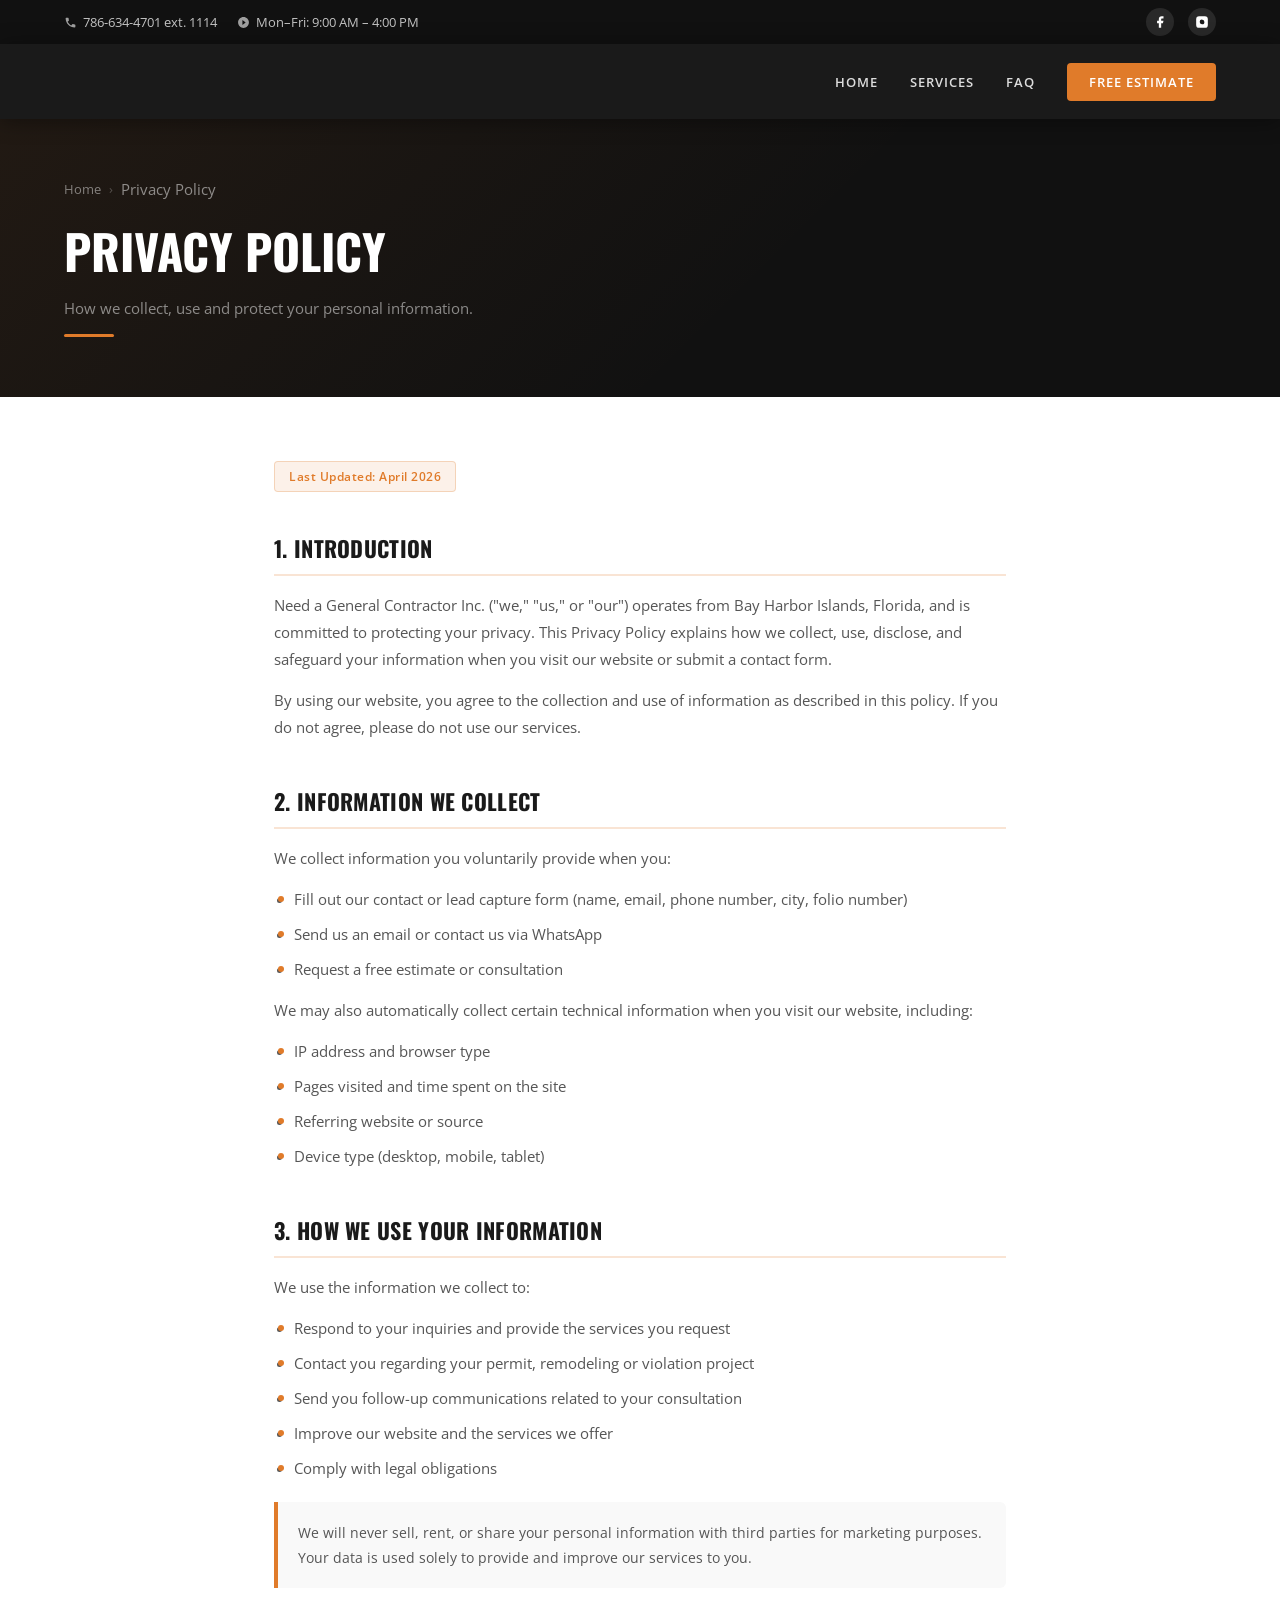
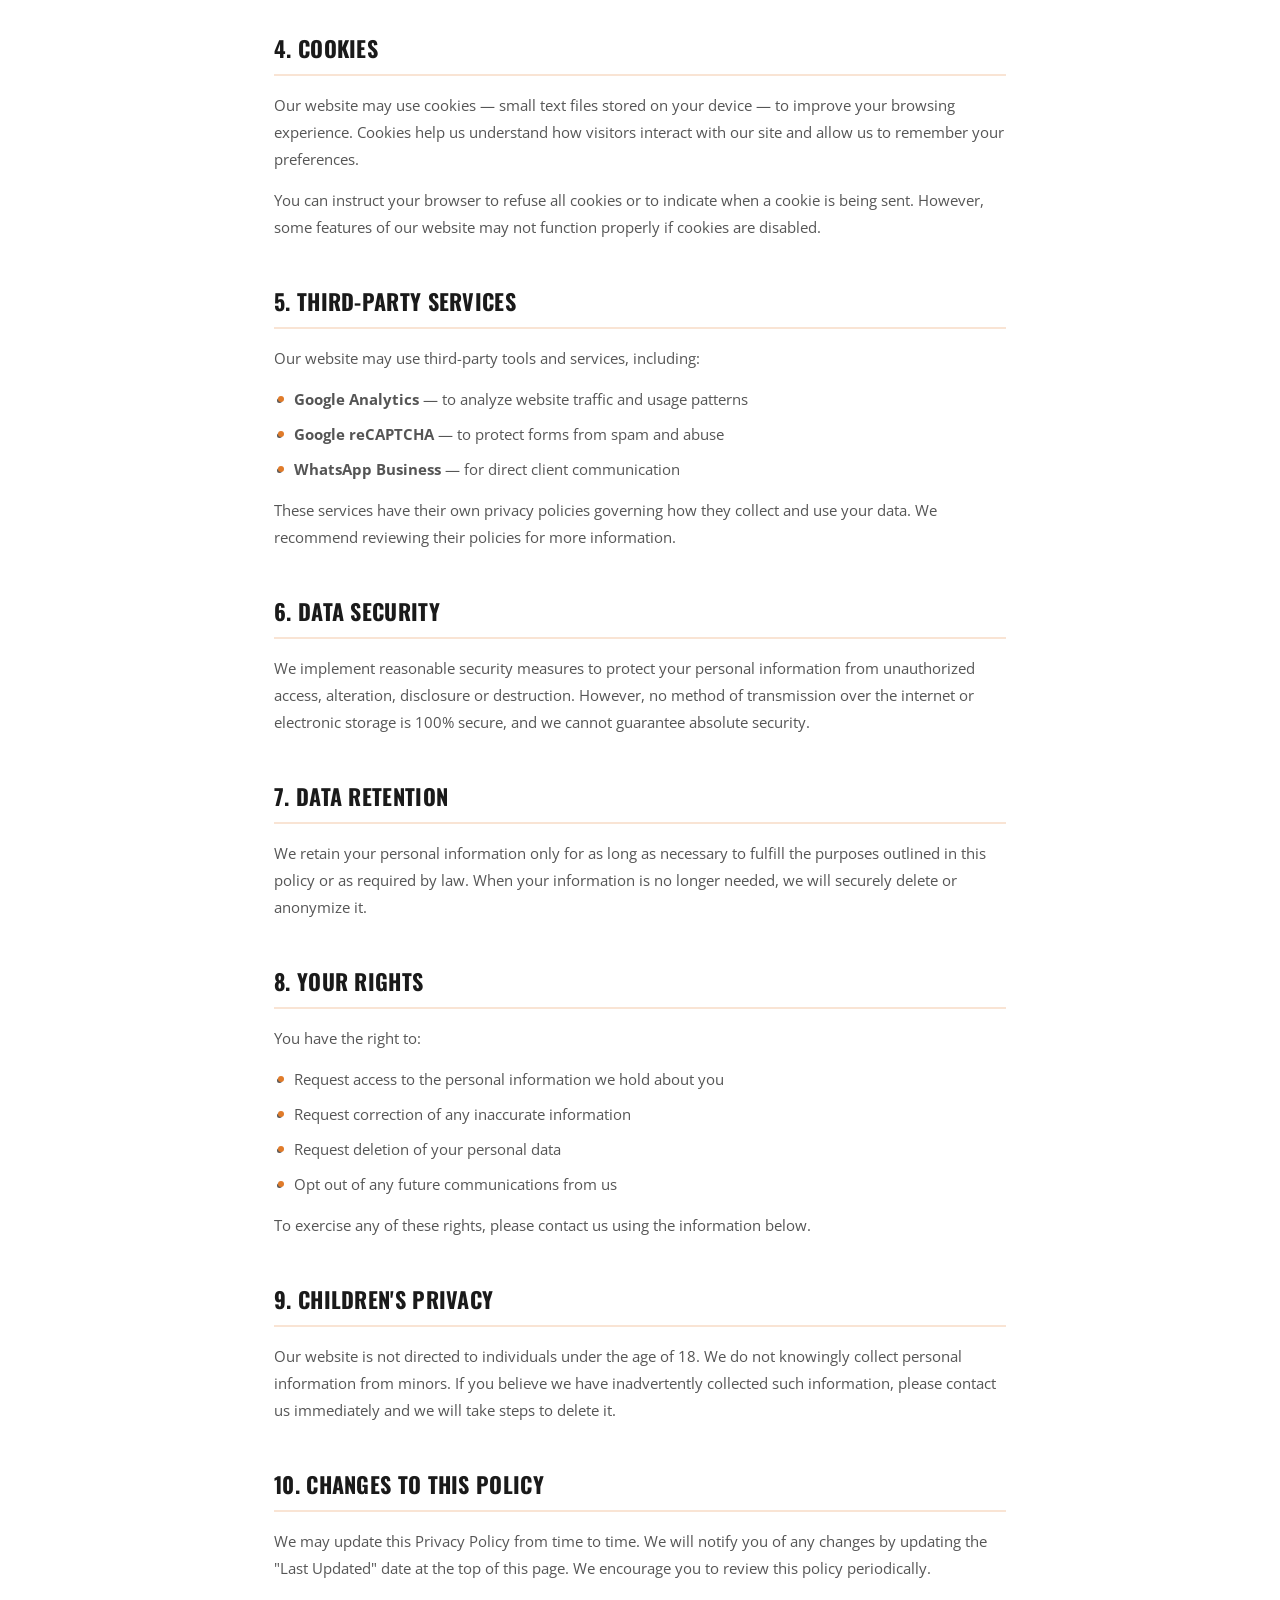
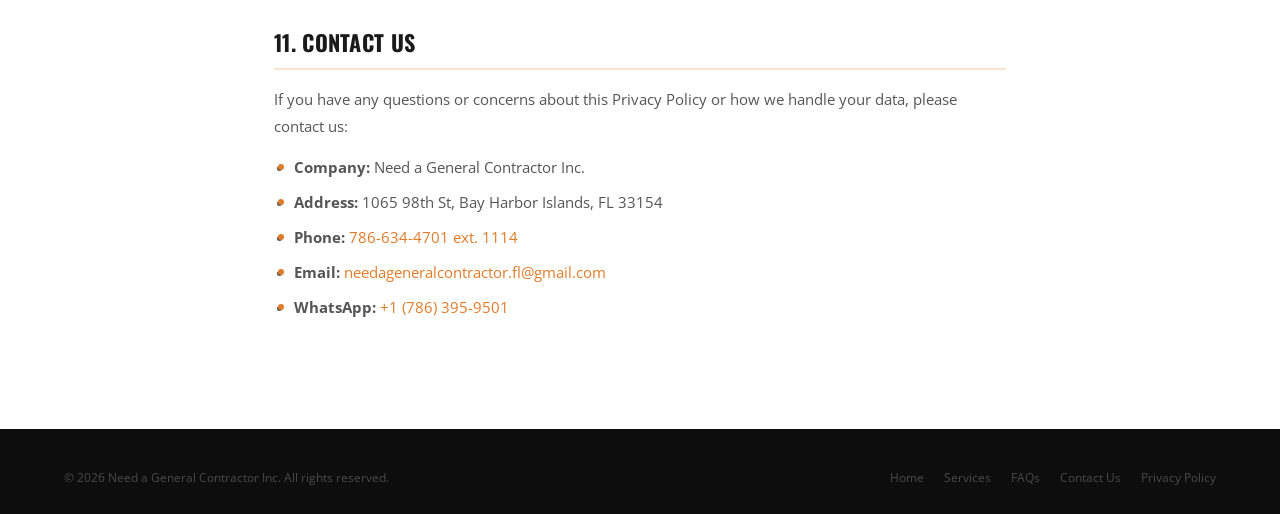
==== privacy-policy.html @ 40bd9fa1 "Add files via upload" ====
<!DOCTYPE html>
<html lang="en">
<head>
<meta charset="UTF-8">
<meta name="viewport" content="width=device-width, initial-scale=1.0">
<title>Privacy Policy — Need a General Contractor Inc.</title>
<script src="https://cdn.tailwindcss.com"></script>
<link href="https://fonts.googleapis.com/css2?family=Oswald:wght@400;500;600;700&family=Open+Sans:wght@300;400;500;600&display=swap" rel="stylesheet">
<style>
  :root {
    --dark: #1a1a1a;
    --darker: #111111;
    --orange: #e07b2a;
    --orange-light: #f08c3a;
    --gray: #f5f5f5;
    --text-muted: #888;
  }
  * { box-sizing: border-box; margin: 0; padding: 0; }
  html { scroll-behavior: smooth; }
  body { font-family: 'Open Sans', sans-serif; background: #fff; color: var(--dark); }
  h1,h2,h3,h4 { font-family: 'Oswald', sans-serif; }

  /* TOP BAR */
  .topbar { background: var(--darker); color: rgba(255,255,255,0.75); font-size: 12.5px; padding: 8px 5%; display: flex; justify-content: space-between; align-items: center; flex-wrap: wrap; gap: 8px; }
  .topbar-left { display: flex; align-items: center; gap: 20px; }
  .topbar-left span { display: flex; align-items: center; gap: 6px; }
  .topbar-right { display: flex; align-items: center; gap: 14px; }
  .social-icon { width: 28px; height: 28px; background: rgba(255,255,255,0.1); border-radius: 50%; display: flex; align-items: center; justify-content: center; text-decoration: none; transition: background 0.2s; }
  .social-icon:hover { background: var(--orange); }
  .social-icon svg { width: 14px; height: 14px; fill: white; }

  /* HEADER */
  header { background: var(--dark); padding: 0 5%; position: sticky; top: 0; z-index: 100; box-shadow: 0 2px 20px rgba(0,0,0,0.4); }
  .header-inner { max-width: 1200px; margin: 0 auto; display: flex; align-items: center; justify-content: space-between; height: 75px; }
  .logo img { height: 60px; object-fit: contain; }
  nav { display: flex; align-items: center; gap: 32px; }
  nav a { color: rgba(255,255,255,0.85); font-size: 13px; font-weight: 600; text-decoration: none; letter-spacing: 1px; text-transform: uppercase; transition: color 0.2s; }
  nav a:hover { color: var(--orange); }
  .nav-cta { background: var(--orange) !important; color: #fff !important; padding: 10px 22px !important; border-radius: 4px; }
  .nav-cta:hover { background: var(--orange-light) !important; }

  /* PAGE HERO */
  .page-hero { background: var(--darker); padding: 60px 5%; position: relative; overflow: hidden; }
  .page-hero::before { content: ''; position: absolute; inset: 0; background: linear-gradient(135deg, rgba(224,123,42,0.08) 0%, transparent 60%); }
  .page-hero-inner { max-width: 1200px; margin: 0 auto; position: relative; z-index: 1; }
  .breadcrumb { display: flex; align-items: center; gap: 8px; margin-bottom: 16px; }
  .breadcrumb a { font-size: 13px; color: rgba(255,255,255,0.45); text-decoration: none; transition: color 0.2s; }
  .breadcrumb a:hover { color: var(--orange); }
  .breadcrumb span { font-size: 13px; color: rgba(255,255,255,0.25); }
  .breadcrumb p { font-size: 13px; color: rgba(255,255,255,0.45); }
  .page-hero h1 { font-size: clamp(30px, 4vw, 48px); font-weight: 700; color: #fff; text-transform: uppercase; margin-bottom: 12px; }
  .page-hero p { font-size: 15px; color: rgba(255,255,255,0.5); }
  .page-hero-bar { width: 50px; height: 3px; background: var(--orange); border-radius: 2px; margin-top: 16px; }

  /* CONTENT */
  .content-wrap { max-width: 860px; margin: 0 auto; padding: 64px 5%; }
  .last-updated { display: inline-block; background: rgba(224,123,42,0.1); border: 1px solid rgba(224,123,42,0.25); border-radius: 4px; padding: 6px 14px; font-size: 12px; color: var(--orange); font-weight: 600; letter-spacing: 0.5px; margin-bottom: 40px; }
  .policy-section { margin-bottom: 44px; }
  .policy-section h2 { font-size: 22px; font-weight: 700; text-transform: uppercase; color: var(--dark); margin-bottom: 16px; padding-bottom: 10px; border-bottom: 2px solid rgba(224,123,42,0.2); letter-spacing: 0.3px; }
  .policy-section p { font-size: 15px; color: #555; line-height: 1.8; margin-bottom: 14px; }
  .policy-section ul { margin: 10px 0 14px 20px; }
  .policy-section ul li { font-size: 15px; color: #555; line-height: 1.8; margin-bottom: 8px; position: relative; }
  .policy-section ul li::before { content: ''; width: 6px; height: 6px; background: var(--orange); border-radius: 50%; position: absolute; left: -16px; top: 10px; }
  .policy-section a { color: var(--orange); text-decoration: none; }
  .policy-section a:hover { text-decoration: underline; }
  .highlight-box { background: #f9f9f9; border-left: 4px solid var(--orange); border-radius: 0 6px 6px 0; padding: 18px 20px; margin: 20px 0; }
  .highlight-box p { margin: 0; font-size: 14px; color: #555; }

  /* FOOTER */
  footer { background: #0d0d0d; padding: 40px 5% 28px; }
  .footer-bottom { max-width: 1200px; margin: 0 auto; display: flex; justify-content: space-between; align-items: center; flex-wrap: wrap; gap: 12px; }
  .footer-bottom p { font-size: 12px; color: rgba(255,255,255,0.25); }
  .footer-links { display: flex; gap: 20px; }
  .footer-links a { font-size: 12px; color: rgba(255,255,255,0.25); text-decoration: none; transition: color 0.2s; }
  .footer-links a:hover { color: var(--orange); }

  @media (max-width: 640px) {
    nav { display: none; }
    .topbar { flex-direction: column; text-align: center; }
    .footer-bottom { flex-direction: column; text-align: center; }
  }
</style>
</head>
<body>

<!-- TOP BAR -->
<div class="topbar">
  <div class="topbar-left">
    <span>
      <svg width="13" height="13" viewBox="0 0 24 24" fill="rgba(255,255,255,0.6)"><path d="M6.62 10.79c1.44 2.83 3.76 5.14 6.59 6.59l2.2-2.2c.27-.27.67-.36 1.02-.24 1.12.37 2.33.57 3.57.57.55 0 1 .45 1 1V20c0 .55-.45 1-1 1-9.39 0-17-7.61-17-17 0-.55.45-1 1-1h3.5c.55 0 1 .45 1 1 0 1.25.2 2.45.57 3.57.11.35.03.74-.25 1.02l-2.2 2.2z"/></svg>
      786-634-4701 ext. 1114
    </span>
    <span>
      <svg width="13" height="13" viewBox="0 0 24 24" fill="rgba(255,255,255,0.6)"><path d="M12 2C6.48 2 2 6.48 2 12s4.48 10 10 10 10-4.48 10-10S17.52 2 12 2zm-2 14.5v-9l6 4.5-6 4.5z"/></svg>
      Mon–Fri: 9:00 AM – 4:00 PM
    </span>
  </div>
  <div class="topbar-right">
    <a href="https://www.facebook.com" target="_blank" class="social-icon">
      <svg viewBox="0 0 24 24"><path d="M18 2h-3a5 5 0 00-5 5v3H7v4h3v8h4v-8h3l1-4h-4V7a1 1 0 011-1h3z"/></svg>
    </a>
    <a href="https://www.instagram.com" target="_blank" class="social-icon">
      <svg viewBox="0 0 24 24"><rect x="2" y="2" width="20" height="20" rx="5" ry="5"/><path d="M16 11.37A4 4 0 1112.63 8 4 4 0 0116 11.37z" fill="#1a1a1a"/></svg>
    </a>
  </div>
</div>

<!-- HEADER -->
<header>
  <div class="header-inner">
    <div class="logo">
      <img src="https://img1.wsimg.com/isteam/ip/9011571c-237d-4cb3-9734-2c16291333a2/blob-22cbb5e.png/:/rs=h:170,cg:true,m/qt=q:95" alt="Need a General Contractor Inc." onerror="this.style.display='none'">
    </div>
    <nav>
      <a href="index.html">Home</a>
      <a href="index.html#services">Services</a>
      <a href="index.html#faq">FAQ</a>
      <a href="index.html#contact" class="nav-cta">Free Estimate</a>
    </nav>
  </div>
</header>

<!-- PAGE HERO -->
<div class="page-hero">
  <div class="page-hero-inner">
    <div class="breadcrumb">
      <a href="index.html">Home</a>
      <span>›</span>
      <p>Privacy Policy</p>
    </div>
    <h1>Privacy Policy</h1>
    <p>How we collect, use and protect your personal information.</p>
    <div class="page-hero-bar"></div>
  </div>
</div>

<!-- CONTENT -->
<div class="content-wrap">
  <span class="last-updated">Last Updated: April 2026</span>

  <div class="policy-section">
    <h2>1. Introduction</h2>
    <p>Need a General Contractor Inc. ("we," "us," or "our") operates from Bay Harbor Islands, Florida, and is committed to protecting your privacy. This Privacy Policy explains how we collect, use, disclose, and safeguard your information when you visit our website or submit a contact form.</p>
    <p>By using our website, you agree to the collection and use of information as described in this policy. If you do not agree, please do not use our services.</p>
  </div>

  <div class="policy-section">
    <h2>2. Information We Collect</h2>
    <p>We collect information you voluntarily provide when you:</p>
    <ul>
      <li>Fill out our contact or lead capture form (name, email, phone number, city, folio number)</li>
      <li>Send us an email or contact us via WhatsApp</li>
      <li>Request a free estimate or consultation</li>
    </ul>
    <p>We may also automatically collect certain technical information when you visit our website, including:</p>
    <ul>
      <li>IP address and browser type</li>
      <li>Pages visited and time spent on the site</li>
      <li>Referring website or source</li>
      <li>Device type (desktop, mobile, tablet)</li>
    </ul>
  </div>

  <div class="policy-section">
    <h2>3. How We Use Your Information</h2>
    <p>We use the information we collect to:</p>
    <ul>
      <li>Respond to your inquiries and provide the services you request</li>
      <li>Contact you regarding your permit, remodeling or violation project</li>
      <li>Send you follow-up communications related to your consultation</li>
      <li>Improve our website and the services we offer</li>
      <li>Comply with legal obligations</li>
    </ul>
    <div class="highlight-box">
      <p>We will never sell, rent, or share your personal information with third parties for marketing purposes. Your data is used solely to provide and improve our services to you.</p>
    </div>
  </div>

  <div class="policy-section">
    <h2>4. Cookies</h2>
    <p>Our website may use cookies — small text files stored on your device — to improve your browsing experience. Cookies help us understand how visitors interact with our site and allow us to remember your preferences.</p>
    <p>You can instruct your browser to refuse all cookies or to indicate when a cookie is being sent. However, some features of our website may not function properly if cookies are disabled.</p>
  </div>

  <div class="policy-section">
    <h2>5. Third-Party Services</h2>
    <p>Our website may use third-party tools and services, including:</p>
    <ul>
      <li><strong>Google Analytics</strong> — to analyze website traffic and usage patterns</li>
      <li><strong>Google reCAPTCHA</strong> — to protect forms from spam and abuse</li>
      <li><strong>WhatsApp Business</strong> — for direct client communication</li>
    </ul>
    <p>These services have their own privacy policies governing how they collect and use your data. We recommend reviewing their policies for more information.</p>
  </div>

  <div class="policy-section">
    <h2>6. Data Security</h2>
    <p>We implement reasonable security measures to protect your personal information from unauthorized access, alteration, disclosure or destruction. However, no method of transmission over the internet or electronic storage is 100% secure, and we cannot guarantee absolute security.</p>
  </div>

  <div class="policy-section">
    <h2>7. Data Retention</h2>
    <p>We retain your personal information only for as long as necessary to fulfill the purposes outlined in this policy or as required by law. When your information is no longer needed, we will securely delete or anonymize it.</p>
  </div>

  <div class="policy-section">
    <h2>8. Your Rights</h2>
    <p>You have the right to:</p>
    <ul>
      <li>Request access to the personal information we hold about you</li>
      <li>Request correction of any inaccurate information</li>
      <li>Request deletion of your personal data</li>
      <li>Opt out of any future communications from us</li>
    </ul>
    <p>To exercise any of these rights, please contact us using the information below.</p>
  </div>

  <div class="policy-section">
    <h2>9. Children's Privacy</h2>
    <p>Our website is not directed to individuals under the age of 18. We do not knowingly collect personal information from minors. If you believe we have inadvertently collected such information, please contact us immediately and we will take steps to delete it.</p>
  </div>

  <div class="policy-section">
    <h2>10. Changes to This Policy</h2>
    <p>We may update this Privacy Policy from time to time. We will notify you of any changes by updating the "Last Updated" date at the top of this page. We encourage you to review this policy periodically.</p>
  </div>

  <div class="policy-section">
    <h2>11. Contact Us</h2>
    <p>If you have any questions or concerns about this Privacy Policy or how we handle your data, please contact us:</p>
    <ul>
      <li><strong>Company:</strong> Need a General Contractor Inc.</li>
      <li><strong>Address:</strong> 1065 98th St, Bay Harbor Islands, FL 33154</li>
      <li><strong>Phone:</strong> <a href="tel:7866344701">786-634-4701 ext. 1114</a></li>
      <li><strong>Email:</strong> <a href="mailto:needageneralcontractor.fl@gmail.com">needageneralcontractor.fl@gmail.com</a></li>
      <li><strong>WhatsApp:</strong> <a href="https://wa.me/117863959501">+1 (786) 395-9501</a></li>
    </ul>
  </div>
</div>

<!-- FOOTER -->
<footer>
  <div class="footer-bottom">
    <p>© 2026 Need a General Contractor Inc. All rights reserved.</p>
    <div class="footer-links">
      <a href="index.html">Home</a>
      <a href="index.html#services">Services</a>
      <a href="index.html#faq">FAQs</a>
      <a href="index.html#contact">Contact Us</a>
      <a href="privacy-policy.html">Privacy Policy</a>
    </div>
  </div>
</footer>

</body>
</html>
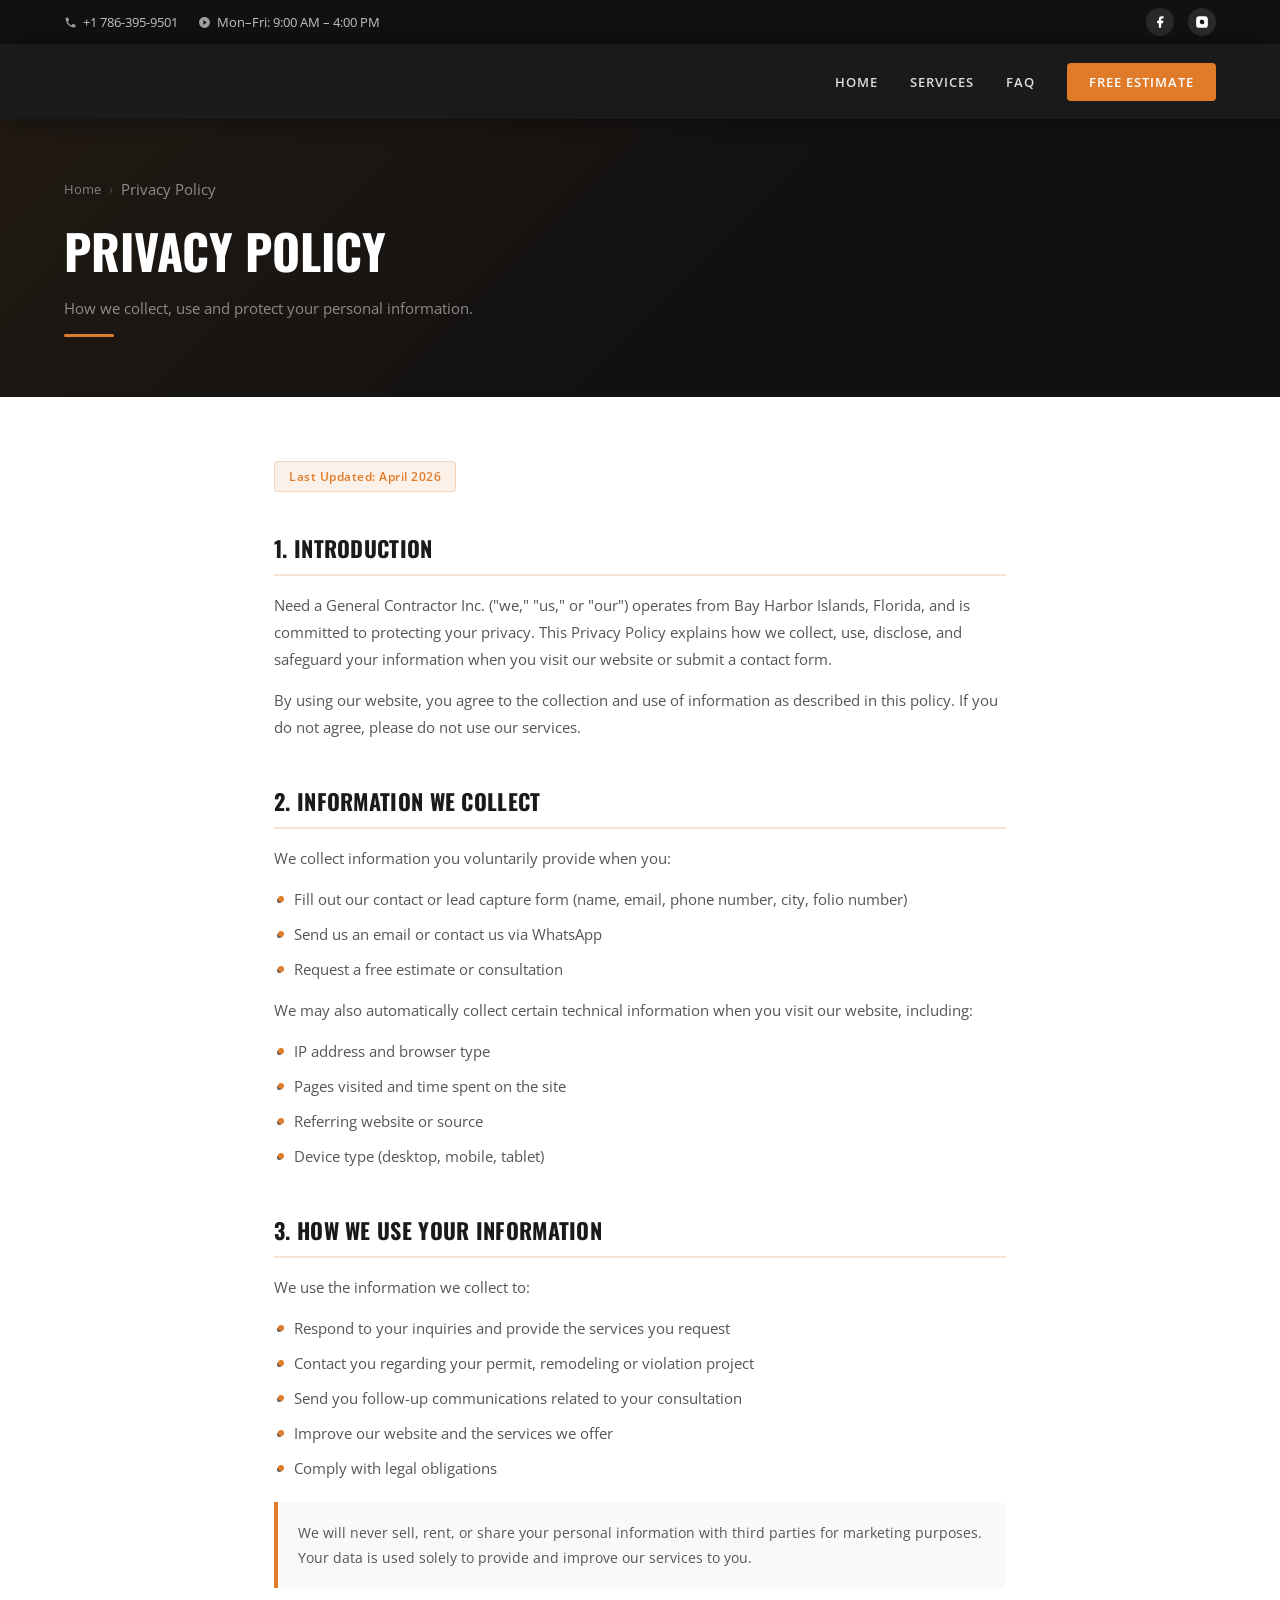
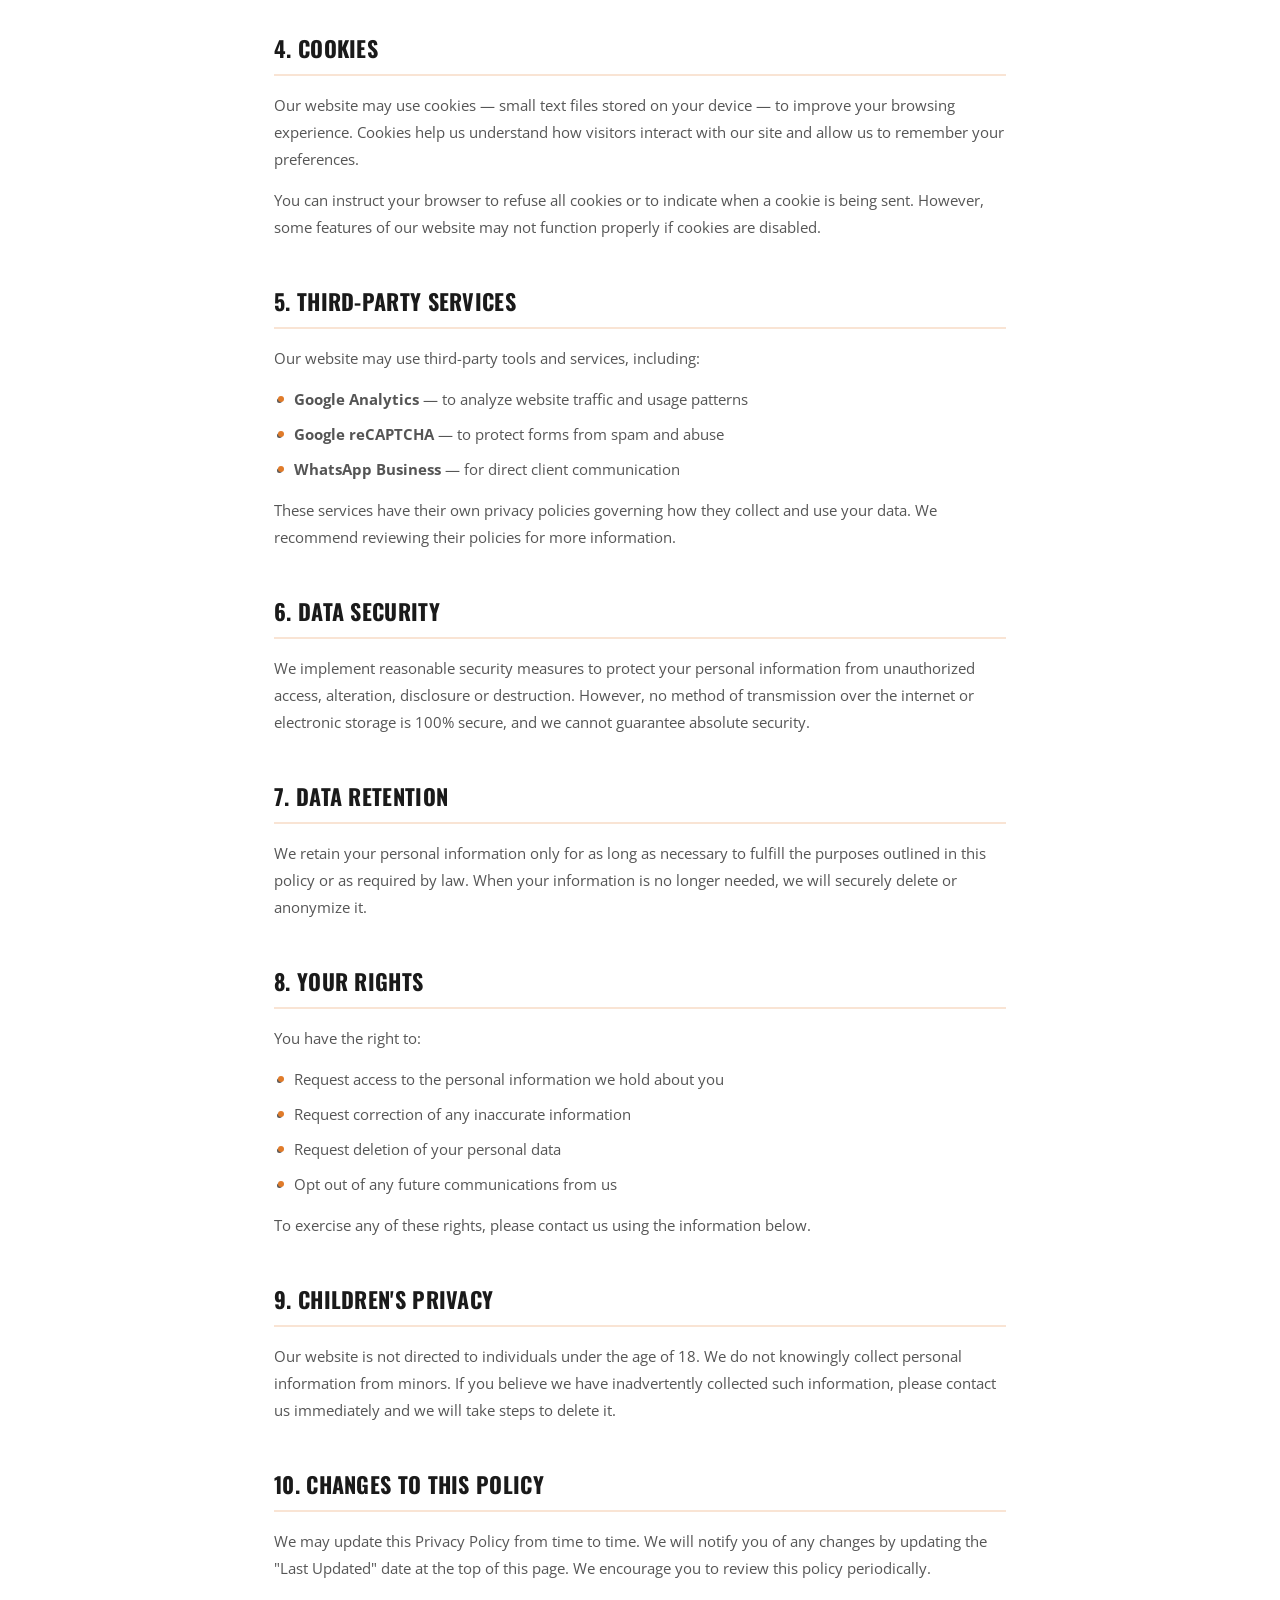
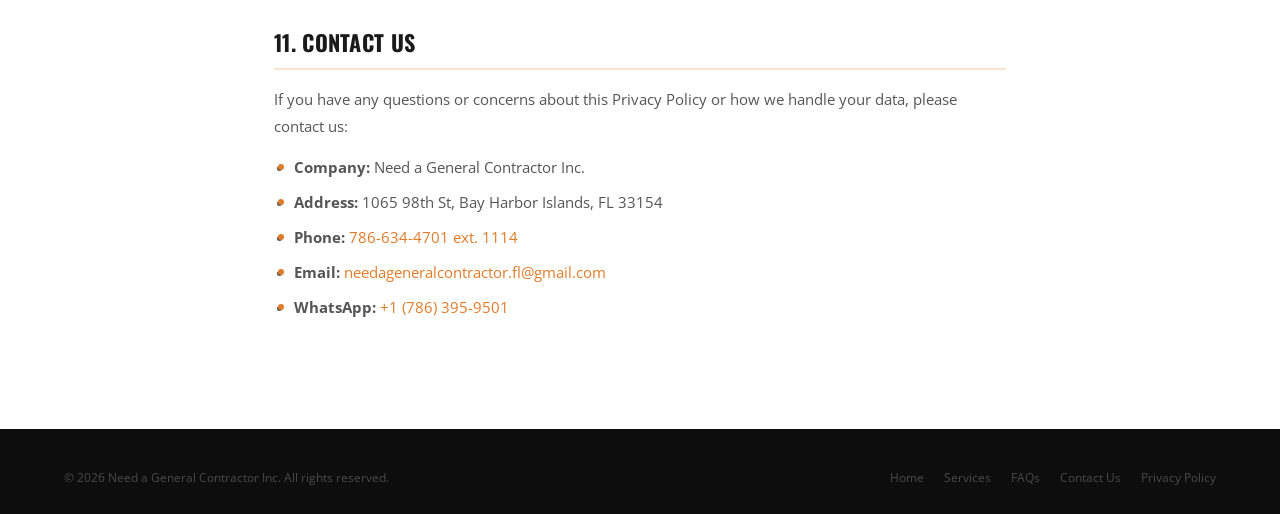
==== commit 7604079d: "Update privacy-policy.html" ====
--- a/privacy-policy.html
+++ b/privacy-policy.html
@@ -88,7 +88,7 @@
   <div class="topbar-left">
     <span>
       <svg width="13" height="13" viewBox="0 0 24 24" fill="rgba(255,255,255,0.6)"><path d="M6.62 10.79c1.44 2.83 3.76 5.14 6.59 6.59l2.2-2.2c.27-.27.67-.36 1.02-.24 1.12.37 2.33.57 3.57.57.55 0 1 .45 1 1V20c0 .55-.45 1-1 1-9.39 0-17-7.61-17-17 0-.55.45-1 1-1h3.5c.55 0 1 .45 1 1 0 1.25.2 2.45.57 3.57.11.35.03.74-.25 1.02l-2.2 2.2z"/></svg>
-      786-634-4701 ext. 1114
+      +1 786-395-9501
     </span>
     <span>
       <svg width="13" height="13" viewBox="0 0 24 24" fill="rgba(255,255,255,0.6)"><path d="M12 2C6.48 2 2 6.48 2 12s4.48 10 10 10 10-4.48 10-10S17.52 2 12 2zm-2 14.5v-9l6 4.5-6 4.5z"/></svg>
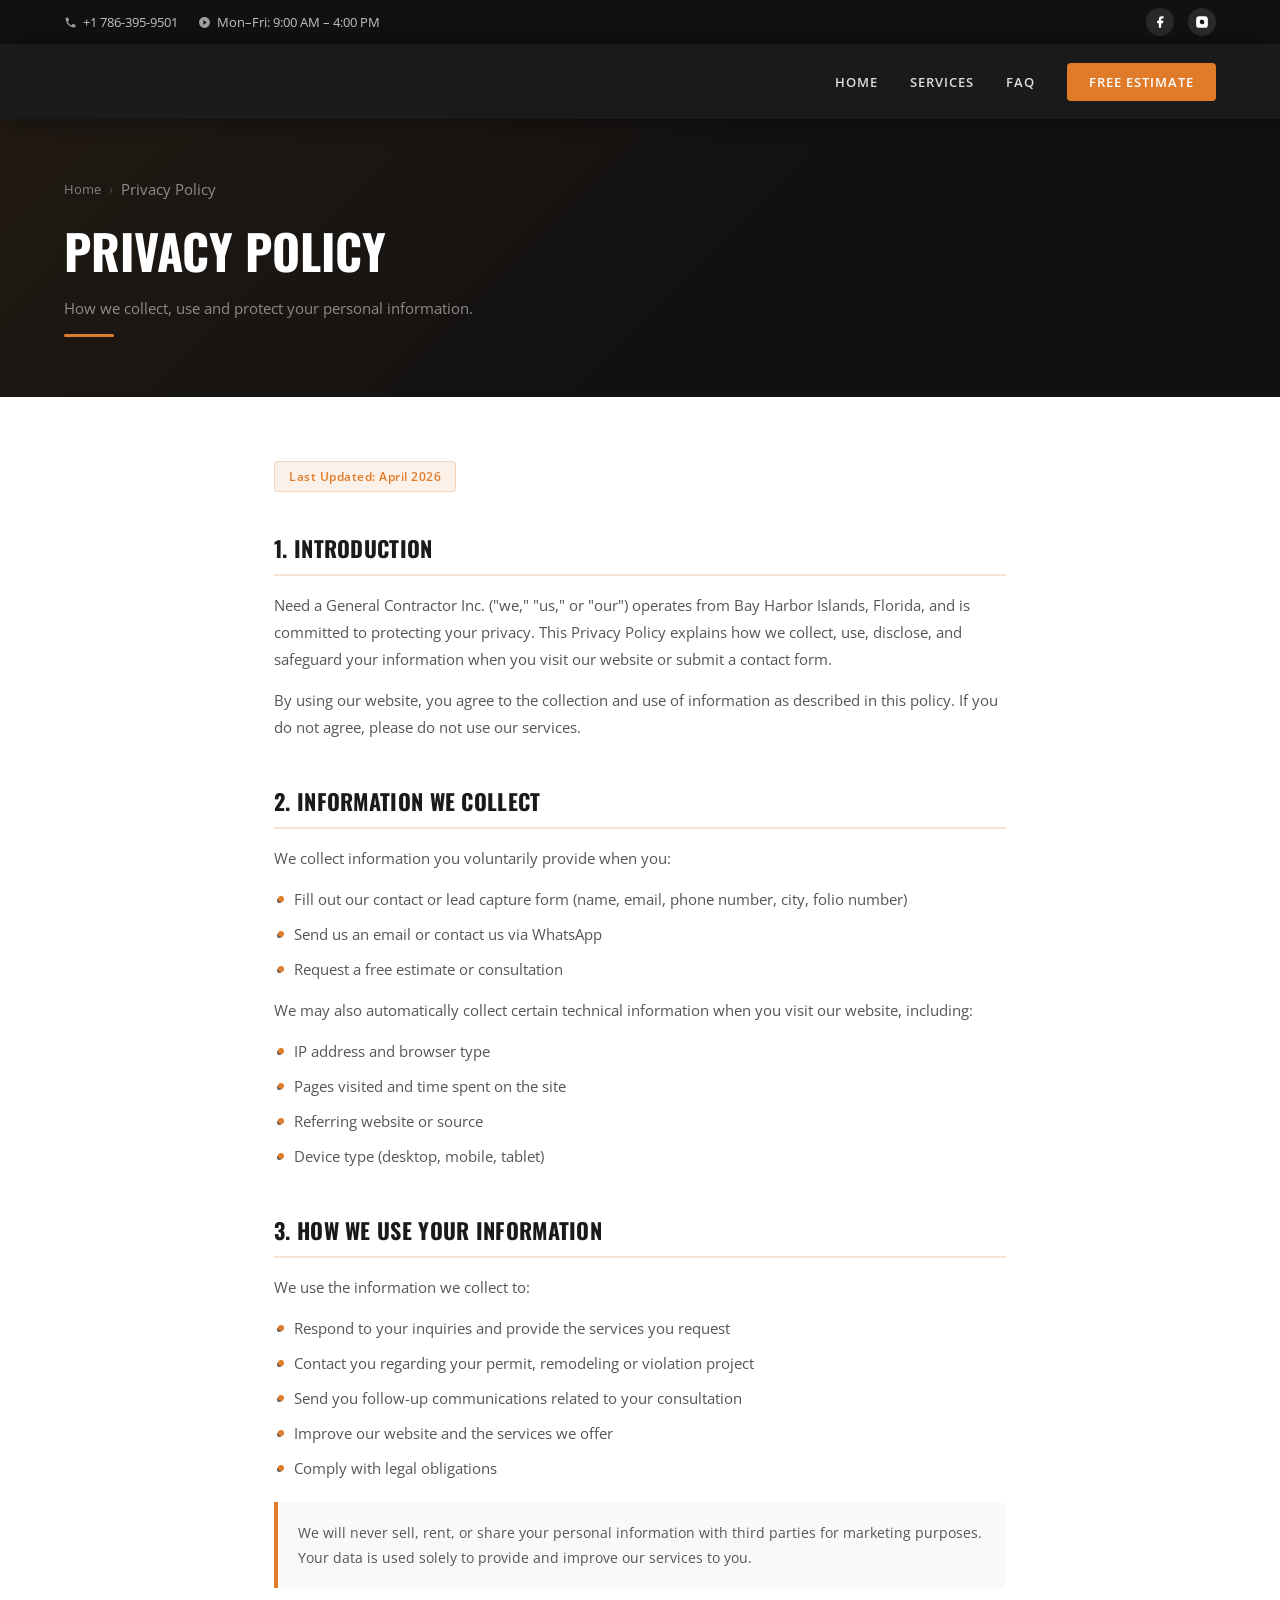
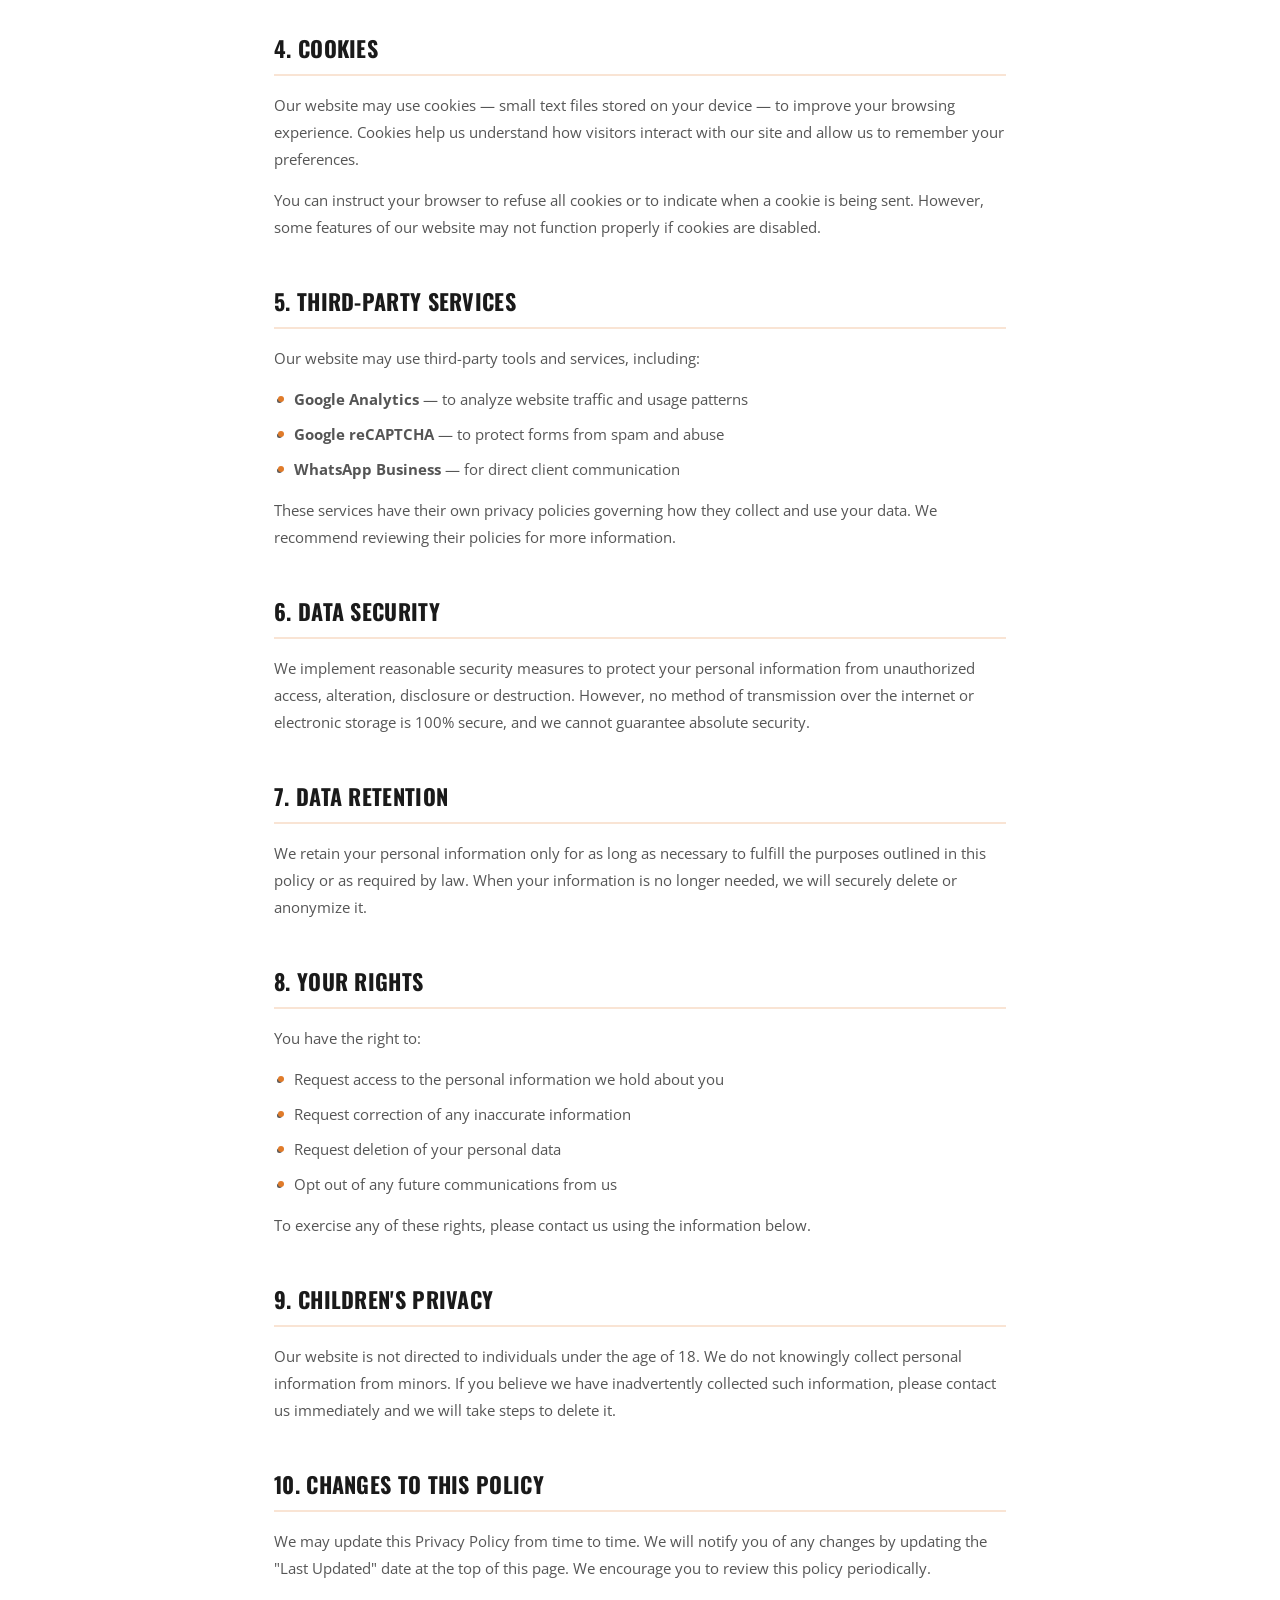
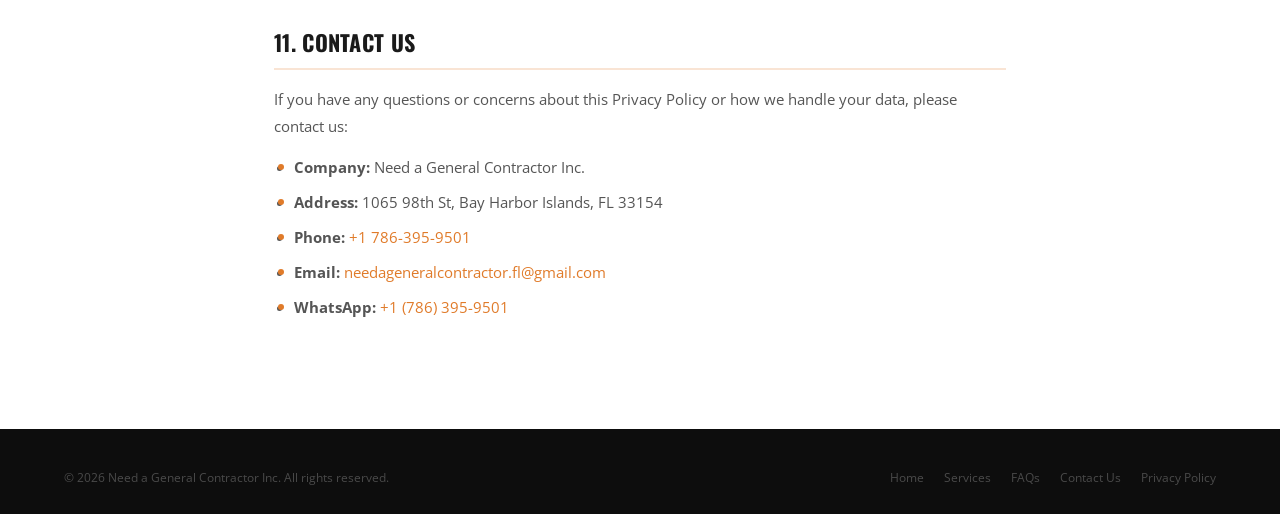
==== commit 04bddad6: "Update privacy-policy.html" ====
--- a/privacy-policy.html
+++ b/privacy-policy.html
@@ -231,7 +231,8 @@
     <ul>
       <li><strong>Company:</strong> Need a General Contractor Inc.</li>
       <li><strong>Address:</strong> 1065 98th St, Bay Harbor Islands, FL 33154</li>
-      <li><strong>Phone:</strong> <a href="tel:7866344701">786-634-4701 ext. 1114</a></li>
+      <li><strong>Phone:</strong> <a href="tel:7866344701">+1 786-395-9501
+</a></li>
       <li><strong>Email:</strong> <a href="mailto:needageneralcontractor.fl@gmail.com">needageneralcontractor.fl@gmail.com</a></li>
       <li><strong>WhatsApp:</strong> <a href="https://wa.me/117863959501">+1 (786) 395-9501</a></li>
     </ul>
